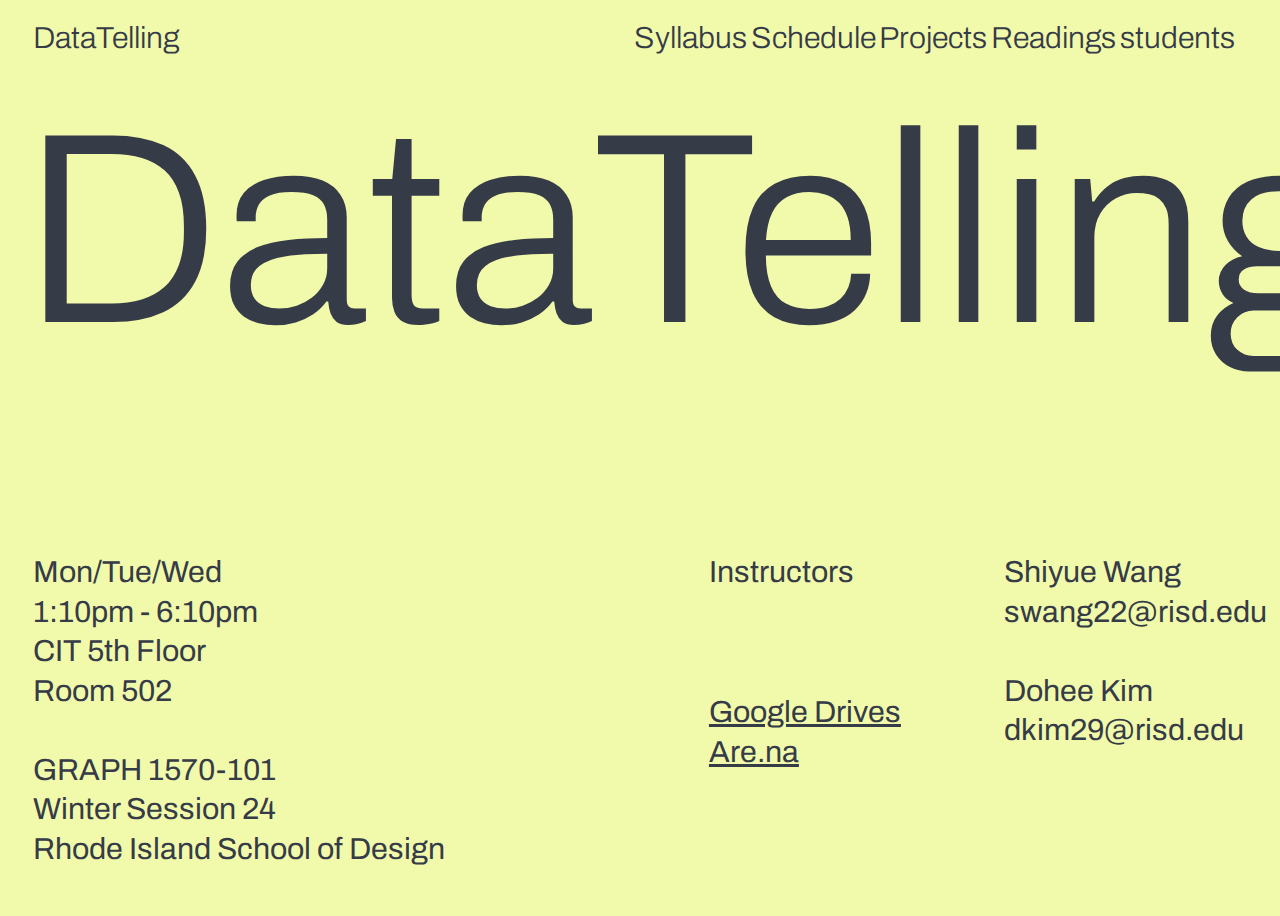
==== index.html @ e7bb065b "Add files via upload" ====
<!DOCTYPE html>
<html lang="en">
<head>
    <meta charset="UTF-8">
    <meta name="viewport" content="width=device-width, initial-scale=1.0">
    <title>DataTelling</title>
    <link rel="stylesheet" href="font.css">
    <link rel="stylesheet" href="style.css">
</head>
<body>
    <div class="wrap">
    <div class="navigation_bar">
        <div class="course_name">DataTelling</div>
        <div class="navigation">
            <div>Syllabus</div>
            <div>Schedule</div>
            <div>Projects</div>
            <div>Readings</div>
            <div>students</div>
        </div>
    </div>
        <div class="title">DataTelling</div>
        <div class="contents">
            <div class="coloumn_1">
                Mon/Tue/Wed
                <br>
                1:10pm - 6:10pm
                <br>
                CIT 5th Floor
                <br>
                Room 502
                <br>
                <br>
                GRAPH 1570-101
                <br>
                Winter Session 24
                <br>
                Rhode Island School of Design
                <br>
                <br>
                
            </div>
            <div class="coloumn_2">
                <div class="coloum_2_left">
                    <div class="coloum_2_left_row1">Instructors</div>
                    <div class="coloum_2_left_row2"><a href="https://www.w3schools.com">Google Drives</a>
                        <a href="https://www.w3schools.com">Are.na</a></div>
                    </div>
                <div class="coloum_2_right">
                    Shiyue Wang
                    <br>
                    swang22@risd.edu
                    <br>
                    <br>
                    Dohee Kim
                    <br>
                    dkim29@risd.edu
                </div>
           
        </div>
   
</div>

</body>
</html>
---- style.css ----
@import url('https://fonts.googleapis.com/css2?family=Archivo:wght@200;300;400&family=Rubik+Bubbles&family=Sono:wght@400;600&family=Xanh+Mono:ital@1&display=swap');
::-moz-selection {

    color: #76E571;
 }
 ::selection {

    color: #76E571;
 }


 .title::-moz-selection {

    color:#363B48;
 }
 .title::selection {

    color:#363B48;
 }
body{
    background-color: #F1FAAA;
    color:#363B48;
    font-family: 'Archivo', sans-serif;
    
}
.wrap{
    display:flex;
    flex-direction: column;
    height: 100vh;
}
.navigation_bar{
    display:flex;
    flex-direction: row;
    flex: 0.15 0.15;
    font-size:1.9em;
    font-weight:300;
    padding:1% 1% 1% 2%;
}
.course_name{
    display:flex;
    flex-direction: row;
    flex: 1 1;
}
.coloumn_1{   display:flex;
    flex-direction: row;
    flex: 1.2 1.2;
}
.coloumn_2{   display:flex;
    flex-direction: row;
    flex: 1 1;
   
}
.coloum_2_left{display:flex;flex-direction: column; flex: 1.1 1.1; }
.coloum_2_left_row1{display:flex; flex: 0.65 0.65;}
.coloum_2_left_row2{display:flex; flex: 1 1;flex-direction: column;justify-content:flex-start;text-decoration : none;color:#363B48;
    
 a:link {
    color : #363B48;
  }
  a:visited {
    color : #363B48;

  }
  a:hover {
    color : #363B48;
    text-decoration: none;


  }
  a:active {
    color : #363B48;

  }}
.coloum_2_right{display:flex;flex-direction: row; flex: 1 1;}
.navigation{
    display:flex;
    flex-direction: row;
    flex: 1 1;
    justify-content: space-between;
    padding-right:2%;
}
.title{
    display:flex;
    flex: 1.4 1.4;
    font-size:17em;
    font-family: 'Archivo', sans-serif;
    font-weight: 300;
    padding-left:1%;
}
.contents{
    display:flex;
    flex: 1 1;
    font-size:1.9em;
    line-height: 1.3em;
    padding-left:2%;
    justify-content: space-between;
}
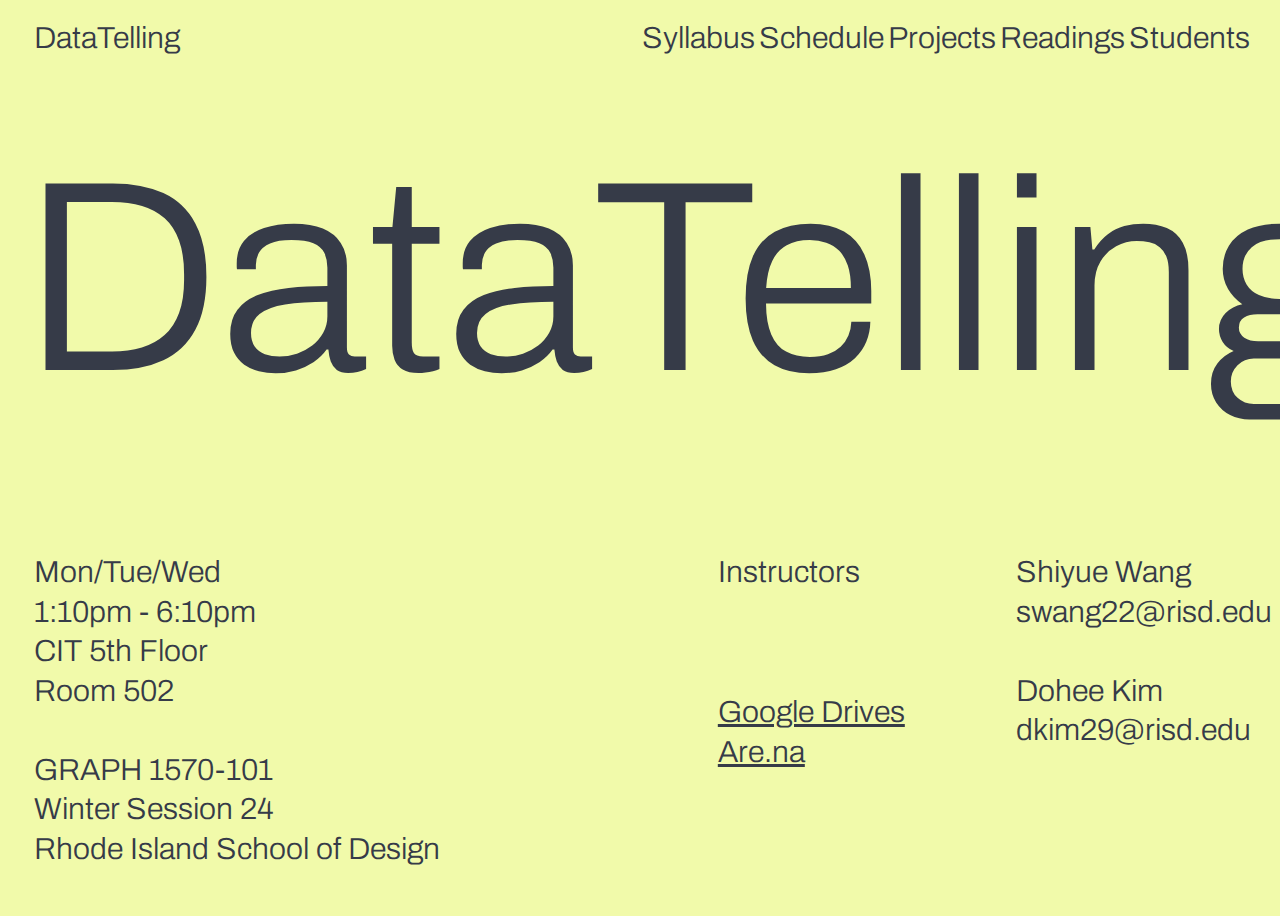
==== commit 1adf053b: "Add files via upload" ====
--- a/index.html
+++ b/index.html
@@ -4,7 +4,6 @@
     <meta charset="UTF-8">
     <meta name="viewport" content="width=device-width, initial-scale=1.0">
     <title>DataTelling</title>
-    <link rel="stylesheet" href="font.css">
     <link rel="stylesheet" href="style.css">
 </head>
 <body>
@@ -13,15 +12,15 @@
         <div class="course_name">DataTelling</div>
         <div class="navigation">
             <div>Syllabus</div>
-            <div>Schedule</div>
-            <div>Projects</div>
-            <div>Readings</div>
-            <div>students</div>
+            <div><a href="schedule.html">Schedule</a></div>
+            <div><a href="projects.html">Projects</a></div>
+            <div><a href="reading.html">Readings</a></div>
+            <div><a href="students.html">Students</a></div>
         </div>
     </div>
         <div class="title">DataTelling</div>
         <div class="contents">
-            <div class="coloumn_1">
+            <div class="column_1">
                 Mon/Tue/Wed
                 <br>
                 1:10pm - 6:10pm
@@ -40,13 +39,13 @@
                 <br>
                 
             </div>
-            <div class="coloumn_2">
-                <div class="coloum_2_left">
-                    <div class="coloum_2_left_row1">Instructors</div>
-                    <div class="coloum_2_left_row2"><a href="https://www.w3schools.com">Google Drives</a>
-                        <a href="https://www.w3schools.com">Are.na</a></div>
+            <div class="column_2">
+                <div class="column_2_left">
+                    <div class="column_2_left_row1">Instructors</div>
+                    <div class="column_2_left_row2"><a href="https://drive.google.com/drive/folders/1Rii0epCYCh9rUvCDEFRXu3Rsg2L4loTG?usp=sharing">Google Drives</a>
+                        <a href="https://www.are.na/datatelling">Are.na</a></div>
                     </div>
-                <div class="coloum_2_right">
+                <div class="column_2_right">
                     Shiyue Wang
                     <br>
                     swang22@risd.edu
@@ -60,6 +59,7 @@
         </div>
    
 </div>
+</div>
 
 </body>
 </html>--- a/style.css
+++ b/style.css
@@ -1,37 +1,33 @@
 @import url('https://fonts.googleapis.com/css2?family=Archivo:wght@200;300;400&family=Rubik+Bubbles&family=Sono:wght@400;600&family=Xanh+Mono:ital@1&display=swap');
 ::-moz-selection {
-
     color: #76E571;
  }
  ::selection {
-
     color: #76E571;
  }
-
-
  .title::-moz-selection {
-
     color:#363B48;
  }
  .title::selection {
-
     color:#363B48;
  }
 body{
     background-color: #F1FAAA;
     color:#363B48;
     font-family: 'Archivo', sans-serif;
-    
+    font-weight:300;
+
 }
 .wrap{
     display:flex;
     flex-direction: column;
     height: 100vh;
+    width:100vw;
 }
 .navigation_bar{
     display:flex;
     flex-direction: row;
-    flex: 0.15 0.15;
+    margin-bottom: 5%;
     font-size:1.9em;
     font-weight:300;
     padding:1% 1% 1% 2%;
@@ -41,37 +37,52 @@
     flex-direction: row;
     flex: 1 1;
 }
-.coloumn_1{   display:flex;
+.column_1{   
+    display:flex;
     flex-direction: row;
     flex: 1.2 1.2;
 }
-.coloumn_2{   display:flex;
-    flex-direction: row;
-    flex: 1 1;
-   
-}
-.coloum_2_left{display:flex;flex-direction: column; flex: 1.1 1.1; }
-.coloum_2_left_row1{display:flex; flex: 0.65 0.65;}
-.coloum_2_left_row2{display:flex; flex: 1 1;flex-direction: column;justify-content:flex-start;text-decoration : none;color:#363B48;
+.column_2{   
+    display:flex;
+    flex-direction: row;
+    flex: 1 1;
+}
+.column_2_left{
+    display:flex;
+    flex-direction:column; 
+    flex: 1.1 1.1; 
+}
+.column_2_left_row1{
+    display:flex; 
+    flex: 0.65 0.65;
+}
+.column_2_left_row2{
+    display:flex; 
+    flex: 1 1;
+    flex-direction: column;
+    justify-content:flex-start;
+    text-decoration : 2pt underline;
+    color:#363B48;
     
  a:link {
     color : #363B48;
   }
   a:visited {
     color : #363B48;
-
   }
   a:hover {
     color : #363B48;
     text-decoration: none;
-
-
   }
   a:active {
     color : #363B48;
-
-  }}
-.coloum_2_right{display:flex;flex-direction: row; flex: 1 1;}
+  }
+}
+.column_2_right{
+    display:flex;
+    flex-direction: row; 
+    flex: 1 1;
+}
 .navigation{
     display:flex;
     flex-direction: row;
@@ -96,4 +107,114 @@
     justify-content: space-between;
 }
 
-
+/*schedule*/
+a{text-decoration : none;color:#363B48;}
+a:hover {
+    color : #363B48;
+    text-decoration: 2pt underline;
+  }
+  h1{
+    justify-content: space-between;
+    font-weight: 300;
+    font-size:1em;
+    border-bottom: 2pt solid;
+    display: block;
+}
+ h2{
+    justify-content: space-between;
+    font-weight: 300;
+    font-size:1em;
+
+    display: block;
+}
+
+h2 span {
+    justify-content: space-between;
+    font-weight: 300;
+    font-size:1em;
+    text-decoration: 2pt underline;
+}
+.project_detail{
+    margin-right:3.5%;
+}
+.table{
+    width:100vw;
+      margin-right: 3%;
+     
+    a:hover {
+        color : #363B48;
+        text-decoration: none;
+      }
+      
+}
+h1 a {
+    display: flex;
+    align-items: center;
+    text-decoration: none;
+    color: #363B48;
+    width: 100%; 
+}
+
+h1 a span {
+    margin-left: 1%;
+}
+
+h1 a .class-name {
+    margin-right: 20px;
+}
+
+h1 a .date {
+    flex-grow: 1;
+}
+
+h1 a .toggle-sign {
+    margin-left: auto;
+    margin-right:1%;
+}
+
+.myDIV{
+    line-height:1.4em ;
+    margin-left:1%;
+    display: block;
+}
+.contents2{
+    display:flex;
+    flex: 1 1;
+    font-size:1.9em;
+    line-height: 1.3em;
+    padding-left:2%;
+    justify-content: space-between;
+}
+
+/*students*/
+.students div {
+    font-size:1.3em;
+    margin-bottom: 5%; 
+    text-decoration: 2pt underline solid #363B48; 
+}
+
+.students{
+    margin-top: 1.5%; 
+   
+}
+
+/*projects*/
+.projects div {
+    margin-top: 6%; 
+    font-size:1.6em;
+    a:hover {
+        color : #363B48;
+        text-decoration: 2.5pt underline;
+      }
+}
+
+.project_description{
+    margin-right:30%;
+}
+
+.lecture{
+    margin-bottom: 5%;
+}
+
+
+.under{text-decoration: 2pt underline;}